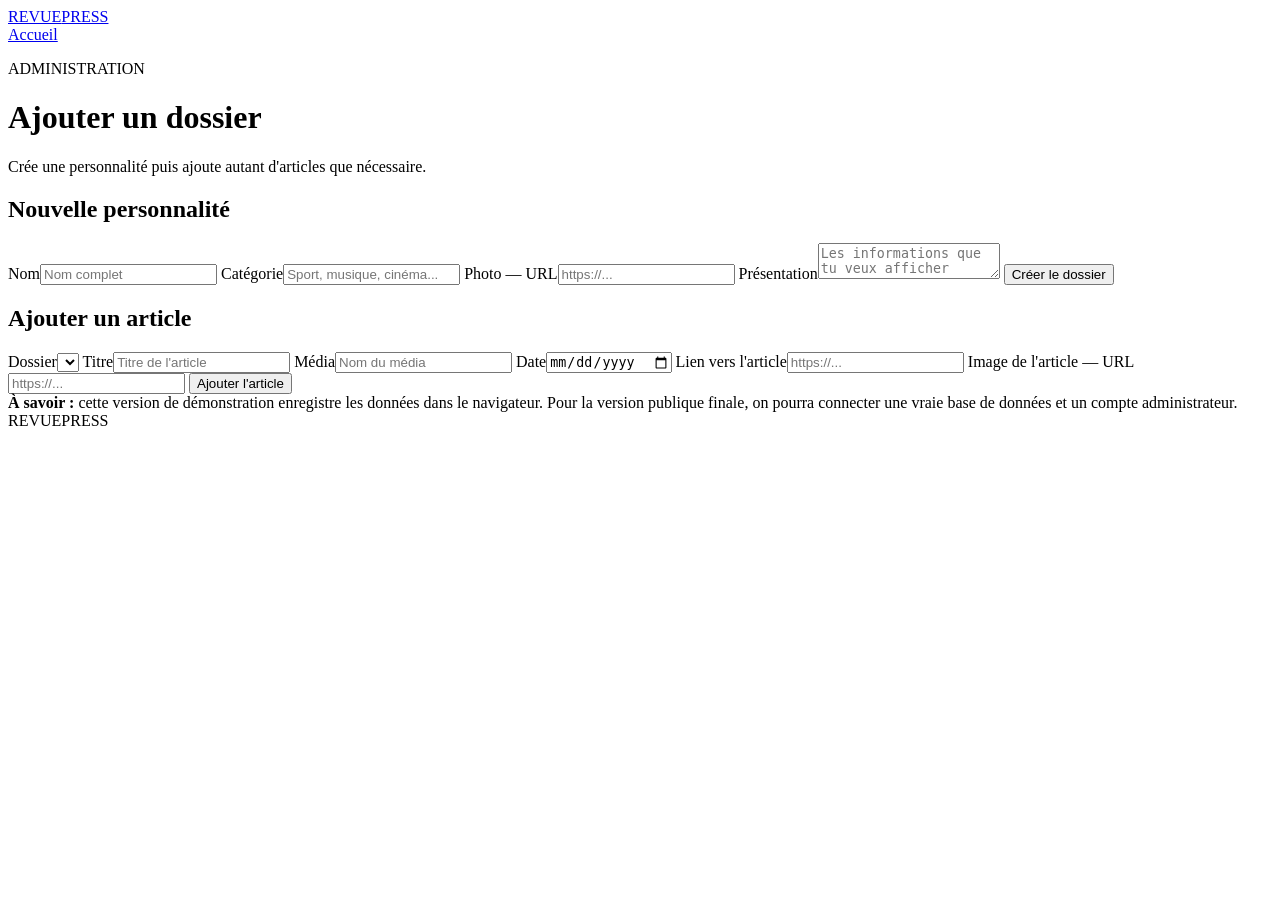
==== admin.html @ 7c244407 "Add files via upload" ====
<!doctype html>
<html lang="fr"><head><meta charset="utf-8"><meta name="viewport" content="width=device-width,initial-scale=1"><title>Ajouter — REVUEPRESS</title><link rel="stylesheet" href="style.css"></head>
<body><header class="topbar"><a class="logo" href="index.html">REVUE<span>PRESS</span></a><nav><a href="index.html">Accueil</a></nav></header>
<main class="admin"><p class="kicker dark">ADMINISTRATION</p><h1>Ajouter un dossier</h1><p class="muted">Crée une personnalité puis ajoute autant d'articles que nécessaire.</p>
<div class="form"><h2>Nouvelle personnalité</h2>
<label>Nom<input id="name" placeholder="Nom complet"></label>
<label>Catégorie<input id="category" placeholder="Sport, musique, cinéma..."></label>
<label>Photo — URL<input id="photo" placeholder="https://..."></label>
<label>Présentation<textarea id="bio" placeholder="Les informations que tu veux afficher"></textarea></label>
<button id="addPerson">Créer le dossier</button></div>
<div class="form"><h2>Ajouter un article</h2>
<label>Dossier<select id="person"></select></label>
<label>Titre<input id="title" placeholder="Titre de l'article"></label>
<label>Média<input id="source" placeholder="Nom du média"></label>
<label>Date<input id="date" type="date"></label>
<label>Lien vers l'article<input id="url" placeholder="https://..."></label>
<label>Image de l'article — URL<input id="image" placeholder="https://..."></label>
<button id="addArticle">Ajouter l'article</button></div>
<div class="note"><b>À savoir :</b> cette version de démonstration enregistre les données dans le navigateur. Pour la version publique finale, on pourra connecter une vraie base de données et un compte administrateur.</div>
</main><footer>REVUEPRESS</footer><script src="app.js"></script></body></html>
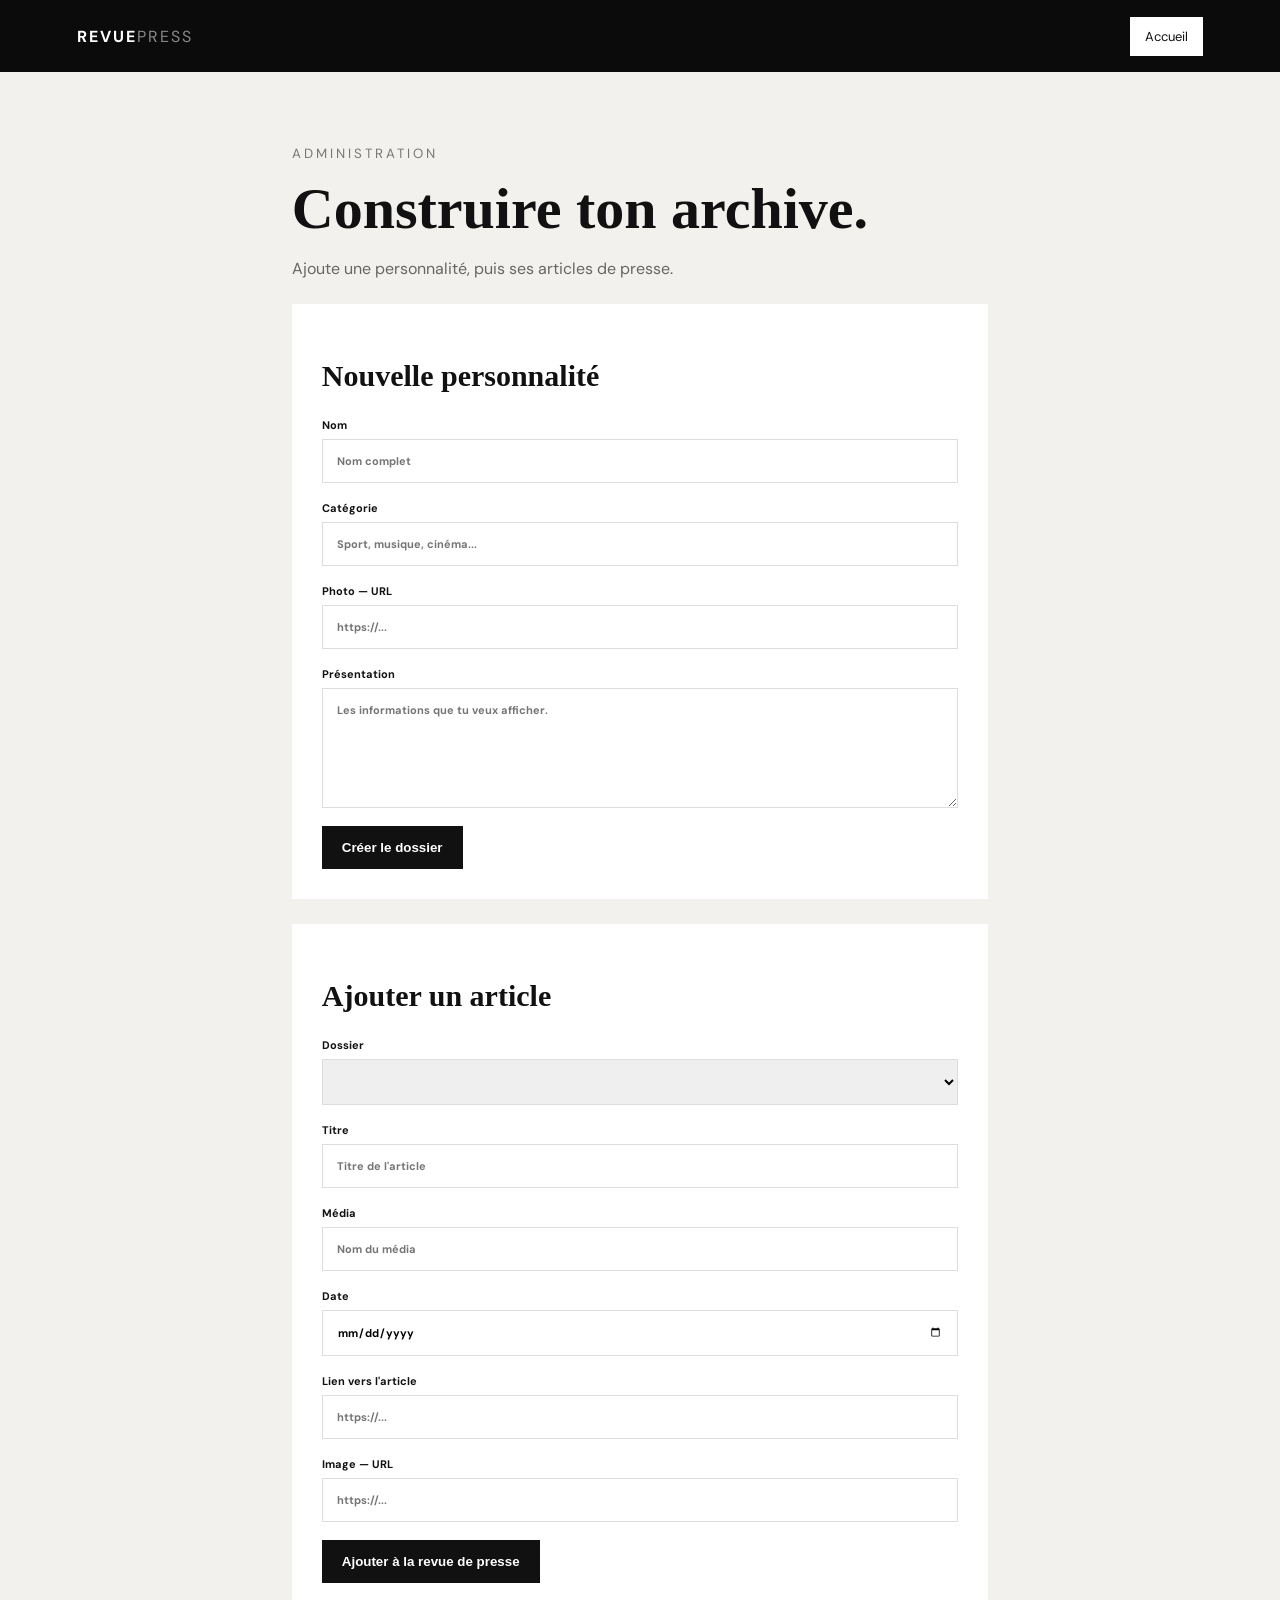
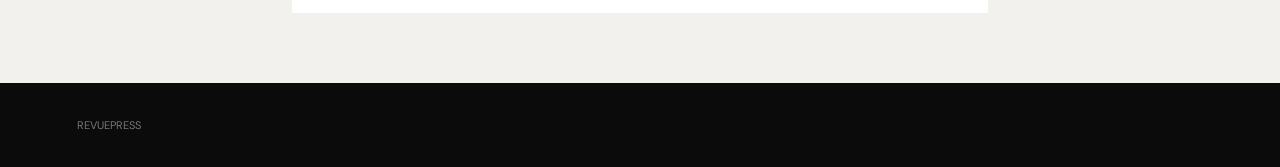
==== commit f7ce0aec: "Add files via upload" ====
--- a/admin.html
+++ b/admin.html
@@ -1,20 +1 @@
-<!doctype html>
-<html lang="fr"><head><meta charset="utf-8"><meta name="viewport" content="width=device-width,initial-scale=1"><title>Ajouter — REVUEPRESS</title><link rel="stylesheet" href="style.css"></head>
-<body><header class="topbar"><a class="logo" href="index.html">REVUE<span>PRESS</span></a><nav><a href="index.html">Accueil</a></nav></header>
-<main class="admin"><p class="kicker dark">ADMINISTRATION</p><h1>Ajouter un dossier</h1><p class="muted">Crée une personnalité puis ajoute autant d'articles que nécessaire.</p>
-<div class="form"><h2>Nouvelle personnalité</h2>
-<label>Nom<input id="name" placeholder="Nom complet"></label>
-<label>Catégorie<input id="category" placeholder="Sport, musique, cinéma..."></label>
-<label>Photo — URL<input id="photo" placeholder="https://..."></label>
-<label>Présentation<textarea id="bio" placeholder="Les informations que tu veux afficher"></textarea></label>
-<button id="addPerson">Créer le dossier</button></div>
-<div class="form"><h2>Ajouter un article</h2>
-<label>Dossier<select id="person"></select></label>
-<label>Titre<input id="title" placeholder="Titre de l'article"></label>
-<label>Média<input id="source" placeholder="Nom du média"></label>
-<label>Date<input id="date" type="date"></label>
-<label>Lien vers l'article<input id="url" placeholder="https://..."></label>
-<label>Image de l'article — URL<input id="image" placeholder="https://..."></label>
-<button id="addArticle">Ajouter l'article</button></div>
-<div class="note"><b>À savoir :</b> cette version de démonstration enregistre les données dans le navigateur. Pour la version publique finale, on pourra connecter une vraie base de données et un compte administrateur.</div>
-</main><footer>REVUEPRESS</footer><script src="app.js"></script></body></html>+<!doctype html><html lang="fr"><head><meta charset="utf-8"><meta name="viewport" content="width=device-width,initial-scale=1"><title>Ajouter — REVUEPRESS</title><link rel="stylesheet" href="style.css"></head><body><header><a href="index.html">REVUE<span>PRESS</span></a><nav><a href="index.html">Accueil</a></nav></header><main class="admin"><small>ADMINISTRATION</small><h1>Construire ton archive.</h1><p>Ajoute une personnalité, puis ses articles de presse.</p><div class="form"><h2>Nouvelle personnalité</h2><label>Nom<input id="name" placeholder="Nom complet"></label><label>Catégorie<input id="category" placeholder="Sport, musique, cinéma..."></label><label>Photo — URL<input id="photo" placeholder="https://..."></label><label>Présentation<textarea id="bio" placeholder="Les informations que tu veux afficher."></textarea></label><button id="addPerson">Créer le dossier</button></div><div class="form"><h2>Ajouter un article</h2><label>Dossier<select id="person"></select></label><label>Titre<input id="title" placeholder="Titre de l'article"></label><label>Média<input id="source" placeholder="Nom du média"></label><label>Date<input id="date" type="date"></label><label>Lien vers l'article<input id="url" placeholder="https://..."></label><label>Image — URL<input id="image" placeholder="https://..."></label><button id="addArticle">Ajouter à la revue de presse</button></div></main><footer>REVUEPRESS</footer><script src="app.js"></script></body></html>
--- a/style.css
+++ b/style.css
@@ -0,0 +1 @@
+@import url('https://fonts.googleapis.com/css2?family=DM+Sans:wght@400;600;700&family=Playfair+Display:ital,wght@0,700;1,700&display=swap');*{box-sizing:border-box}body{margin:0;background:#f3f1ed;color:#111;font-family:'DM Sans',Arial}header{height:72px;background:#0b0b0b;color:#fff;display:flex;align-items:center;justify-content:space-between;padding:0 6vw;position:sticky;top:0;z-index:10}header>a{color:#fff;text-decoration:none;font-weight:700;letter-spacing:2px}header>a span{color:#888;font-weight:400}nav{display:flex;gap:25px}nav a{color:#ccc;text-decoration:none;font-size:13px}nav a:last-child{background:#fff;color:#111;padding:11px 15px}.hero{height:680px;background:#151515;position:relative;overflow:hidden;display:grid;place-items:center;color:#fff}.paper{position:absolute;background:#eee;color:#111;width:310px;height:210px;padding:25px;font-family:Georgia;box-shadow:0 25px 60px #0009}.paper b{display:block;font-size:30px;border-bottom:3px solid;padding-bottom:10px}.paper small{display:block;font:700 9px Arial;letter-spacing:2px;margin-top:12px}.p1{left:5%;top:8%;transform:rotate(-12deg)}.p2{right:5%;top:12%;transform:rotate(9deg)}.p3{left:13%;bottom:-5%;transform:rotate(6deg)}.shade{position:absolute;inset:0;background:#000b}.heroText{position:relative;z-index:2;text-align:center;width:90%;max-width:900px}.heroText label{font-size:10px;letter-spacing:4px;color:#aaa;font-weight:700}.heroText h1{font:700 clamp(50px,8vw,90px)/.95 'Playfair Display',Georgia;margin:20px 0}.heroText p{color:#ccc}.search{position:relative;max-width:680px;margin:30px auto}.search>span{position:absolute;left:20px;top:12px;font-size:30px;color:#777}.search input{width:100%;height:62px;border:0;padding:0 20px 0 60px;font-size:16px;outline:0}.suggestion{background:#fff;color:#111;text-align:left;padding:15px 20px;border-top:1px solid #ddd;cursor:pointer}.intro{max-width:1150px;margin:auto;padding:80px 6vw;display:grid;grid-template-columns:1fr 1fr;gap:70px;border-bottom:1px solid #d4d0ca}.intro h2{font:700 55px/.95 'Playfair Display',Georgia;margin:12px 0}.intro p{color:#666;line-height:1.7;align-self:end}.people{max-width:1250px;margin:auto;padding:70px 6vw 100px}.title{display:flex;justify-content:space-between;border-bottom:1px solid #bbb;padding-bottom:15px;margin-bottom:25px;font-size:10px;letter-spacing:3px}.title span{color:#888}.cards{display:grid;grid-template-columns:repeat(auto-fill,minmax(220px,1fr));gap:22px}.card{background:#fff;color:#111;text-decoration:none}.card-img{height:260px;background:#ddd;display:grid;place-items:center;overflow:hidden}.card-img img{width:100%;height:100%;object-fit:cover}.initials{font:700 50px Georgia;color:#aaa}.card-body{padding:18px}.card-body small{color:#888;font-size:9px;letter-spacing:2px}.card-body h3{font:700 24px Georgia;margin:8px 0}.card-body p{font-size:12px;color:#666}.empty{text-align:center;padding:50px;border:1px dashed #bbb}.empty strong{font-size:30px;color:#aaa}.empty h3{font:700 28px Georgia}.empty p{color:#888}.empty a{color:#111;font-weight:700;font-size:13px}footer{background:#0b0b0b;color:#777;padding:35px 6vw;font-size:11px;display:flex;justify-content:space-between}.admin{max-width:850px;margin:auto;padding:70px 6vw}.admin>small{letter-spacing:3px;color:#777}.admin h1{font:700 58px Georgia;margin:12px 0}.admin>p{color:#666}.form{background:#fff;padding:30px;margin-top:25px}.form h2{font:700 30px Georgia}.form label{display:block;font-size:11px;font-weight:700;margin:18px 0}.form input,.form textarea,.form select{display:block;width:100%;padding:14px;margin-top:7px;border:1px solid #ddd;font:inherit}.form textarea{min-height:120px}.form button{background:#111;color:#fff;border:0;padding:14px 20px;font-weight:700}.profileHead{background:#151515;color:#fff;padding:70px 8vw;display:grid;grid-template-columns:310px 1fr;gap:55px;align-items:center}.profilePhoto{height:370px;background:#292929;display:grid;place-items:center;overflow:hidden}.profilePhoto img{width:100%;height:100%;object-fit:cover}.profileHead h1{font:700 70px Georgia;margin:12px 0}.profileHead p{color:#ccc;line-height:1.7}.press{max-width:1000px;margin:auto;padding:70px 6vw}.press h2{font:700 46px Georgia}.article{background:#fff;padding:18px;display:grid;grid-template-columns:190px 1fr;gap:25px;margin:16px 0}.articleImg{height:125px;background:#ddd}.articleImg img{width:100%;height:100%;object-fit:cover}.article h3{font:700 25px Georgia;margin:8px 0}.article small{color:#888}.article a{color:#111;font-weight:700;font-size:12px}@media(max-width:700px){.hero{height:630px}.paper{opacity:.4}.p1{left:-100px}.p2{right:-100px}.intro{grid-template-columns:1fr;gap:20px}.profileHead{grid-template-columns:1fr;padding:45px 6vw}.profileHead h1{font-size:48px}.article{grid-template-columns:1fr}nav a:first-child{display:none}}
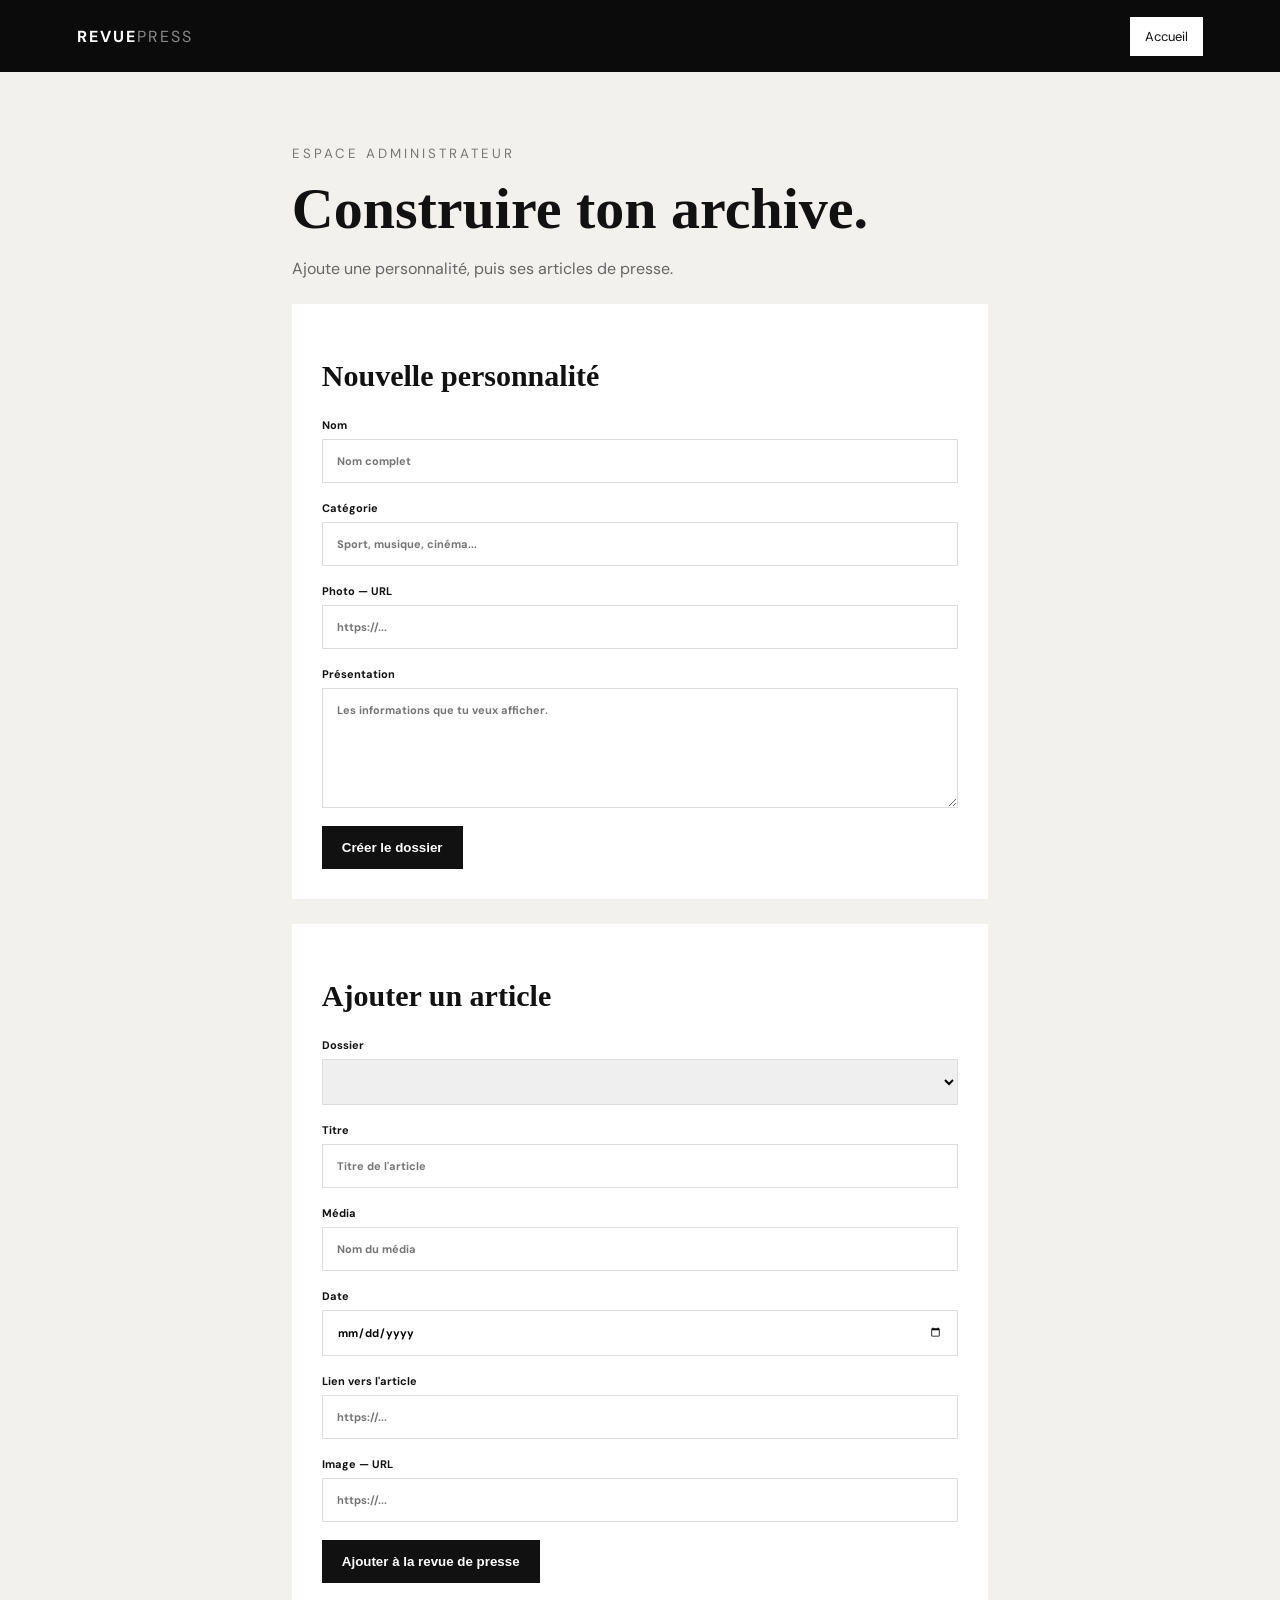
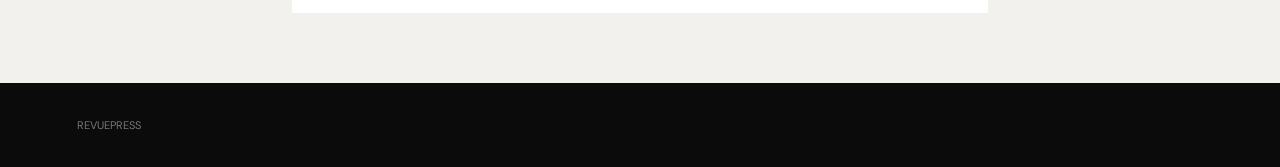
==== commit 2ea98f2c: "Add files via upload" ====
--- a/admin.html
+++ b/admin.html
@@ -1 +1 @@
-<!doctype html><html lang="fr"><head><meta charset="utf-8"><meta name="viewport" content="width=device-width,initial-scale=1"><title>Ajouter — REVUEPRESS</title><link rel="stylesheet" href="style.css"></head><body><header><a href="index.html">REVUE<span>PRESS</span></a><nav><a href="index.html">Accueil</a></nav></header><main class="admin"><small>ADMINISTRATION</small><h1>Construire ton archive.</h1><p>Ajoute une personnalité, puis ses articles de presse.</p><div class="form"><h2>Nouvelle personnalité</h2><label>Nom<input id="name" placeholder="Nom complet"></label><label>Catégorie<input id="category" placeholder="Sport, musique, cinéma..."></label><label>Photo — URL<input id="photo" placeholder="https://..."></label><label>Présentation<textarea id="bio" placeholder="Les informations que tu veux afficher."></textarea></label><button id="addPerson">Créer le dossier</button></div><div class="form"><h2>Ajouter un article</h2><label>Dossier<select id="person"></select></label><label>Titre<input id="title" placeholder="Titre de l'article"></label><label>Média<input id="source" placeholder="Nom du média"></label><label>Date<input id="date" type="date"></label><label>Lien vers l'article<input id="url" placeholder="https://..."></label><label>Image — URL<input id="image" placeholder="https://..."></label><button id="addArticle">Ajouter à la revue de presse</button></div></main><footer>REVUEPRESS</footer><script src="app.js"></script></body></html>+<!doctype html><html lang="fr"><head><meta charset="utf-8"><meta name="viewport" content="width=device-width,initial-scale=1"><title>Ajouter — REVUEPRESS</title><link rel="stylesheet" href="style.css"></head><body><header><a href="index.html">REVUE<span>PRESS</span></a><nav><a href="index.html">Accueil</a></nav></header><main class="admin"><small>ESPACE ADMINISTRATEUR</small><h1>Construire ton archive.</h1><p>Ajoute une personnalité, puis ses articles de presse.</p><div class="form"><h2>Nouvelle personnalité</h2><label>Nom<input id="name" placeholder="Nom complet"></label><label>Catégorie<input id="category" placeholder="Sport, musique, cinéma..."></label><label>Photo — URL<input id="photo" placeholder="https://..."></label><label>Présentation<textarea id="bio" placeholder="Les informations que tu veux afficher."></textarea></label><button id="addPerson">Créer le dossier</button></div><div class="form"><h2>Ajouter un article</h2><label>Dossier<select id="person"></select></label><label>Titre<input id="title" placeholder="Titre de l'article"></label><label>Média<input id="source" placeholder="Nom du média"></label><label>Date<input id="date" type="date"></label><label>Lien vers l'article<input id="url" placeholder="https://..."></label><label>Image — URL<input id="image" placeholder="https://..."></label><button id="addArticle">Ajouter à la revue de presse</button></div></main><footer>REVUEPRESS</footer><script src="app.js"></script></body></html>
